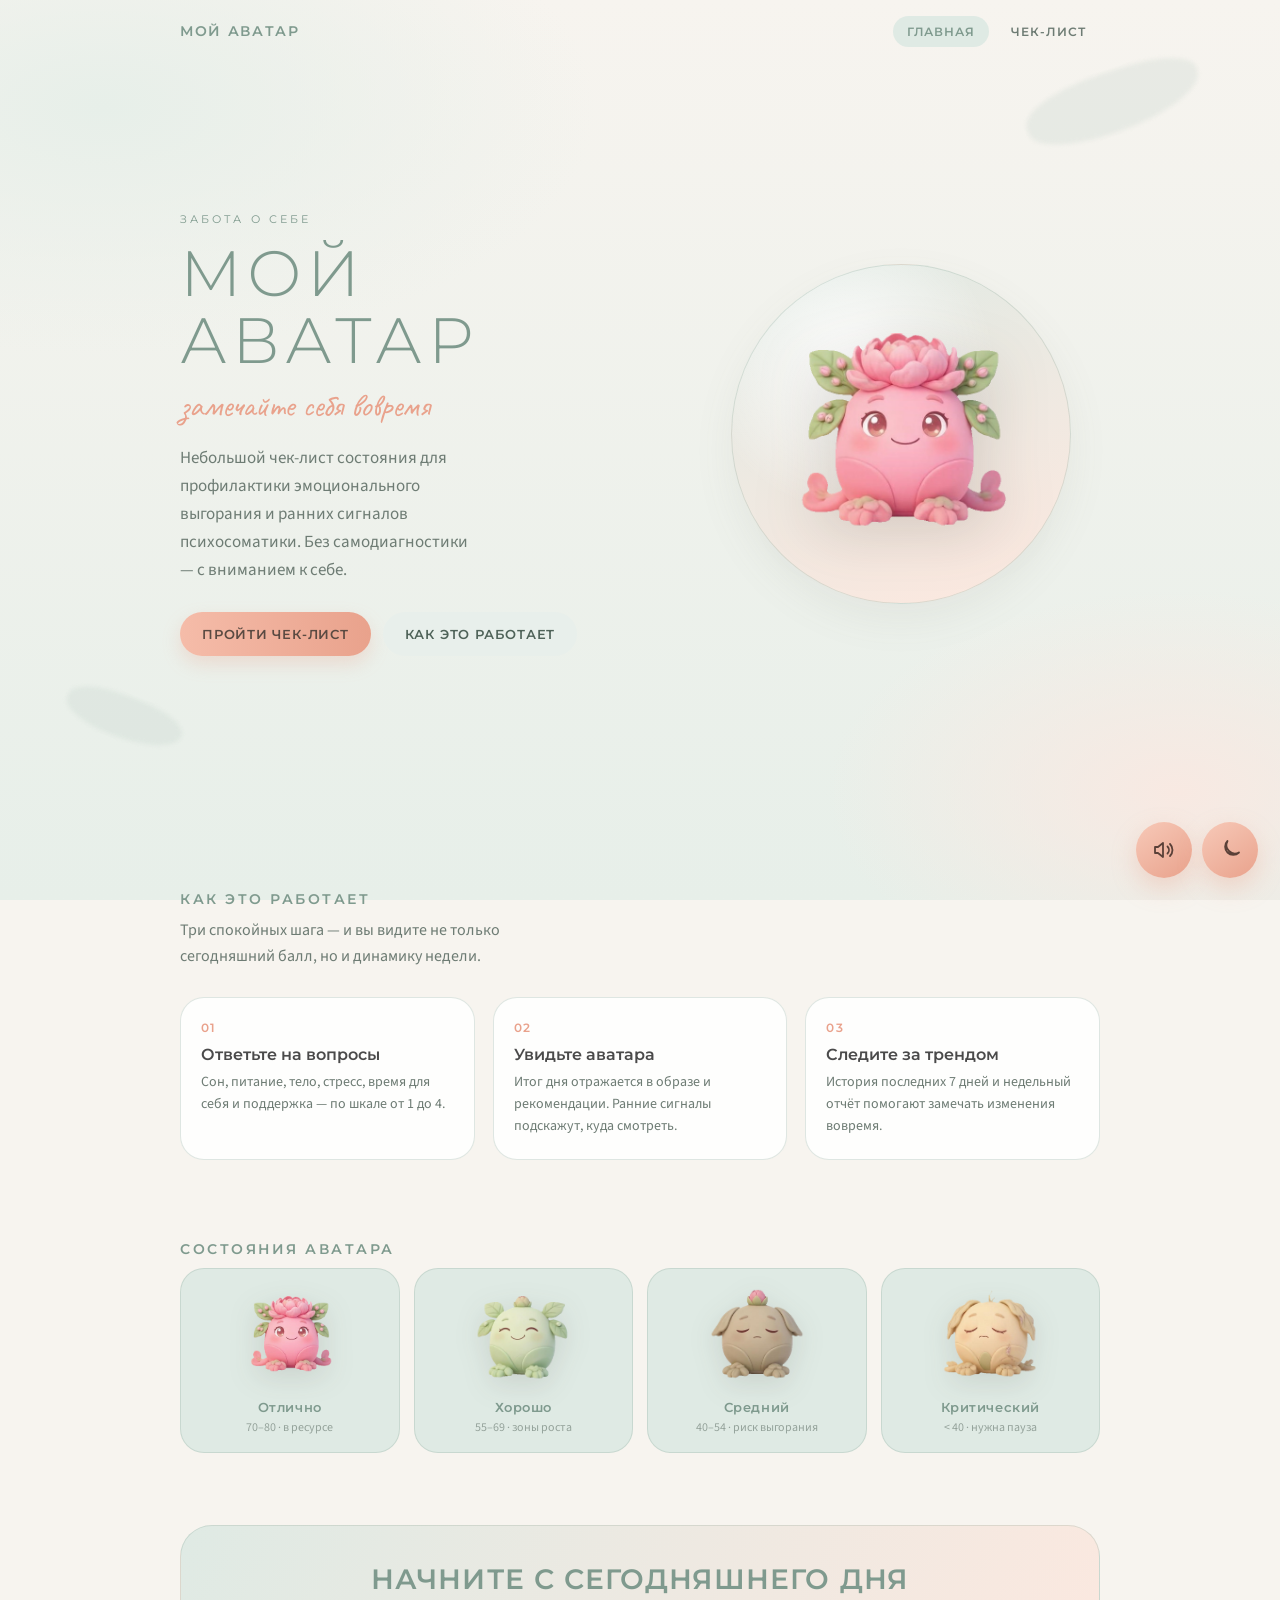
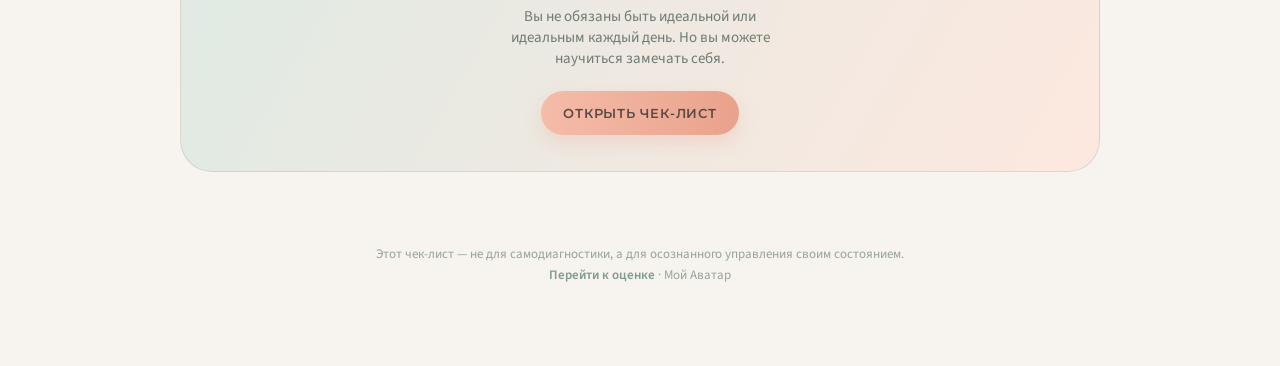
==== index.html @ 8d44650e "Add files via upload" ====
<!DOCTYPE html>
<html lang="ru" data-theme="light">
<head>
    <meta charset="UTF-8" />
    <meta name="viewport" content="width=device-width, initial-scale=1.0" />
    <title>Мой Аватар — забота о своём состоянии</title>
    <meta name="description" content="Чек-лист для осознанного управления состоянием: профилактика эмоционального выгорания и ранних сигналов дисбаланса." />
    <link rel="preconnect" href="https://fonts.googleapis.com" />
    <link rel="preconnect" href="https://fonts.gstatic.com" crossorigin />
    <link href="https://fonts.googleapis.com/css2?family=Caveat:wght@500;600&family=Montserrat:wght@300;400;500;600;700&family=Source+Sans+3:wght@400;500;600&display=swap" rel="stylesheet" />
    <link rel="stylesheet" href="css/shared.css" />
    <link rel="stylesheet" href="css/landing.css" />
</head>
<body class="page-landing">

    <!-- Навигация -->
    <nav class="site-nav" aria-label="Основная навигация">
        <a class="site-nav__brand" href="index.html">Мой Аватар</a>
        <ul class="site-nav__links">
            <li><a href="index.html" class="is-active">Главная</a></li>
            <li><a href="check.html">Чек-лист</a></li>
        </ul>
    </nav>

    <main class="landing">

        <!-- Hero: бренд + смысл + CTA -->
        <section class="hero">
            <div class="hero__content">
                <p class="hero__eyebrow">забота о себе</p>
                <h1 class="hero__title">Мой Аватар</h1>
                <p class="hero__script">замечайте себя вовремя</p>
                <p class="hero__text">
                    Небольшой чек-лист состояния для профилактики эмоционального выгорания
                    и ранних сигналов психосоматики. Без самодиагностики — с вниманием к себе.
                </p>
                <div class="hero__actions">
                    <a class="btn" href="check.html">Пройти чек-лист</a>
                    <a class="btn btn-secondary" href="#how">Как это работает</a>
                </div>
            </div>
            <div class="hero__visual" aria-hidden="true">
                <div class="hero__orb">
                    <img src="images/avatar-excellent.png" alt="" width="240" height="240" />
                </div>
            </div>
        </section>

        <!-- Как это работает -->
        <section class="landing-section" id="how">
            <h2 class="landing-section__title">Как это работает</h2>
            <p class="landing-section__lead">
                Три спокойных шага — и вы видите не только сегодняшний балл, но и динамику недели.
            </p>
            <div class="steps">
                <article class="step">
                    <div class="step__num">01</div>
                    <h3 class="step__title">Ответьте на вопросы</h3>
                    <p class="step__text">Сон, питание, тело, стресс, время для себя и поддержка — по шкале от 1 до 4.</p>
                </article>
                <article class="step">
                    <div class="step__num">02</div>
                    <h3 class="step__title">Увидьте аватара</h3>
                    <p class="step__text">Итог дня отражается в образе и рекомендации. Ранние сигналы подскажут, куда смотреть.</p>
                </article>
                <article class="step">
                    <div class="step__num">03</div>
                    <h3 class="step__title">Следите за трендом</h3>
                    <p class="step__text">История последних 7 дней и недельный отчёт помогают замечать изменения вовремя.</p>
                </article>
            </div>
        </section>

        <!-- Состояния аватара -->
        <section class="landing-section" id="states">
            <h2 class="landing-section__title">Состояния аватара</h2>
            <div class="states">
                <figure class="state">
                    <img src="images/avatar-excellent.png" alt="Аватар: отлично" width="96" height="96" />
                    <figcaption class="state__name">Отлично</figcaption>
                    <div class="state__range">70–80 · в ресурсе</div>
                </figure>
                <figure class="state">
                    <img src="images/avatar-good.png" alt="Аватар: хорошо" width="96" height="96" />
                    <figcaption class="state__name">Хорошо</figcaption>
                    <div class="state__range">55–69 · зоны роста</div>
                </figure>
                <figure class="state">
                    <img src="images/avatar-medium.png" alt="Аватар: средний" width="96" height="96" />
                    <figcaption class="state__name">Средний</figcaption>
                    <div class="state__range">40–54 · риск выгорания</div>
                </figure>
                <figure class="state">
                    <img src="images/avatar-low.png" alt="Аватар: критический" width="96" height="96" />
                    <figcaption class="state__name">Критический</figcaption>
                    <div class="state__range">&lt; 40 · нужна пауза</div>
                </figure>
            </div>
        </section>

        <!-- Финальный призыв -->
        <section class="cta-band">
            <h2 class="cta-band__title">Начните с сегодняшнего дня</h2>
            <p class="cta-band__text">
                Вы не обязаны быть идеальной или идеальным каждый день.
                Но вы можете научиться замечать себя.
            </p>
            <a class="btn" href="check.html">Открыть чек-лист</a>
        </section>

    </main>

    <footer class="site-footer">
        <p>Этот чек-лист — не для самодиагностики, а для осознанного управления своим состоянием.</p>
        <p><a href="check.html">Перейти к оценке</a> · Мой Аватар</p>
    </footer>

    <!-- Фоновая музыка (зациклена) -->
    <audio id="bgMusic" src="audio/c-major-drift.mp3" preload="auto" loop playsinline></audio>

    <!-- Кнопки: музыка + тема -->
    <div class="fab-dock">
        <button class="music-toggle" id="musicToggle" type="button" aria-label="Выключить музыку" title="Выключить музыку" aria-pressed="false">
            <svg class="icon-music-on" viewBox="0 0 24 24" aria-hidden="true">
                <path d="M11 5L6 9H3v6h3l5 4V5z" />
                <path d="M15.5 8.5a5 5 0 0 1 0 7" />
                <path d="M18 6a8.5 8.5 0 0 1 0 12" />
            </svg>
            <svg class="icon-music-off" viewBox="0 0 24 24" aria-hidden="true">
                <path d="M11 5L6 9H3v6h3l5 4V5z" />
                <path d="M22 9l-6 6M16 9l6 6" />
            </svg>
        </button>
        <button class="theme-toggle" id="themeToggle" type="button" aria-label="Переключить тему" title="Сменить тему">
            <svg class="icon-moon" viewBox="0 0 24 24" aria-hidden="true">
                <path d="M21 14.5A8.5 8.5 0 0 1 9.5 3 7 7 0 1 0 21 14.5z" />
            </svg>
            <svg class="icon-sun" viewBox="0 0 24 24" aria-hidden="true">
                <circle cx="12" cy="12" r="4.5" />
                <path d="M12 2.5v2.2M12 19.3v2.2M2.5 12h2.2M19.3 12h2.2M5.1 5.1l1.6 1.6M17.3 17.3l1.6 1.6M18.9 5.1l-1.6 1.6M6.7 17.3l-1.6 1.6" />
            </svg>
        </button>
    </div>

    <script src="js/theme.js"></script>
    <script src="js/music.js"></script>
</body>
</html>
---- css/shared.css ----
/* ============================================================
   ОБЩИЕ СТИЛИ: палитра, база, навигация, кнопки, тема
   ============================================================ */

:root,
[data-theme="light"] {
    --bg-base: #f7f4ef;
    --bg-glow-1: #e7efe9;
    --bg-glow-2: #f8e9e2;
    --surface: rgba(255, 255, 255, 0.86);
    --surface-solid: #ffffff;
    --surface-soft: #f0f5f2;
    --surface-hover: #e8f0ec;
    --surface-sage: #dfeae4;
    --border: rgba(140, 168, 156, 0.28);
    --border-strong: rgba(120, 150, 138, 0.42);
    --text: #4a4a4a;
    --text-heading: #7f9a8e;
    --text-muted: #6e7c74;
    --text-soft: #95a39b;
    --accent: #bccdc5;
    --accent-deep: #8fa89c;
    --peach: #f5bca9;
    --peach-deep: #e9a28c;
    --peach-soft: #fde8df;
    --accent-text: #5a4a42;
    --secondary: #e8efeb;
    --secondary-text: #4f6359;
    --secondary-hover: #dbe6e0;
    --danger: #d4a09a;
    --danger-hover: #c48b84;
    --danger-text: #5c3530;
    --report: #a8c0b4;
    --report-hover: #96b3a5;
    --report-text: #2f453c;
    --shadow: 0 16px 40px rgba(120, 110, 100, 0.08);
    --shadow-btn: 0 8px 18px rgba(233, 162, 140, 0.28);
    --chip: #f4f7f5;
    --chip-hover: #e9f0ec;
    --chip-active: #e4f0ea;
    --chip-active-border: #8fa89c;
    --bar-track: #d5e0da;
    --bar-positive: #8fa89c;
    --bar-negative: #d4a09a;
    --level-critical: #c46b63;
    --level-low: #d09a5c;
    --level-medium: #a89a5e;
    --level-good: #6f9a7e;
    --level-excellent: #5f8f78;
    --theme-btn-from: #f7c9b8;
    --theme-btn-to: #e9a28c;
    --theme-btn-fg: #5a4038;
    --theme-btn-shadow: 0 10px 24px rgba(233, 162, 140, 0.35);
    --focus-ring: rgba(143, 168, 156, 0.45);
    --deco: rgba(188, 205, 197, 0.35);
    --flag-text: #c45c52;
    --flag-bg: rgba(232, 180, 174, 0.28);
}

[data-theme="dark"] {
    --bg-base: #1c2220;
    --bg-glow-1: #27332e;
    --bg-glow-2: #2c2623;
    --surface: rgba(34, 42, 39, 0.92);
    --surface-solid: #2a3330;
    --surface-soft: #24302c;
    --surface-hover: #2d3a35;
    --surface-sage: #2f3d37;
    --border: rgba(188, 205, 197, 0.16);
    --border-strong: rgba(188, 205, 197, 0.28);
    --text: #e6ebe8;
    --text-heading: #bccdc5;
    --text-muted: #aebbb4;
    --text-soft: #8a9891;
    --accent: #bccdc5;
    --accent-deep: #9db5a9;
    --peach: #f5bca9;
    --peach-deep: #e9a28c;
    --peach-soft: #3a302c;
    --accent-text: #2a221e;
    --secondary: #31403a;
    --secondary-text: #d7e2dc;
    --secondary-hover: #3a4b43;
    --danger: #d4a09a;
    --danger-hover: #e0b0aa;
    --danger-text: #2a1c1a;
    --report: #8fb3a3;
    --report-hover: #a0c2b2;
    --report-text: #15241e;
    --shadow: 0 16px 40px rgba(0, 0, 0, 0.35);
    --shadow-btn: 0 8px 18px rgba(0, 0, 0, 0.28);
    --chip: #31403a;
    --chip-hover: #3a4b43;
    --chip-active: #3d5249;
    --chip-active-border: #bccdc5;
    --bar-track: #3a4a44;
    --bar-positive: #9db5a9;
    --bar-negative: #d4a09a;
    --level-critical: #e08a82;
    --level-low: #e0b070;
    --level-medium: #c8bc78;
    --level-good: #8fbf9e;
    --level-excellent: #a8d0bc;
    --theme-btn-from: #f7c9b8;
    --theme-btn-to: #e9a28c;
    --theme-btn-fg: #5a4038;
    --theme-btn-shadow: 0 10px 24px rgba(0, 0, 0, 0.4);
    --focus-ring: rgba(188, 205, 197, 0.45);
    --deco: rgba(188, 205, 197, 0.12);
    --flag-text: #f0a8a0;
    --flag-bg: rgba(212, 160, 154, 0.18);
}

* {
    box-sizing: border-box;
    margin: 0;
    padding: 0;
}

html {
    scroll-behavior: smooth;
}

body {
    font-family: 'Source Sans 3', 'Segoe UI', sans-serif;
    color: var(--text);
    background-color: var(--bg-base);
    background-image:
        radial-gradient(ellipse 70% 50% at 8% 12%, var(--bg-glow-1) 0%, transparent 55%),
        radial-gradient(ellipse 55% 45% at 92% 88%, var(--bg-glow-2) 0%, transparent 50%),
        linear-gradient(180deg, var(--bg-base) 0%, var(--bg-glow-1) 100%);
    background-attachment: fixed;
    min-height: 100vh;
    transition: background-color 0.4s ease, color 0.4s ease;
    position: relative;
    overflow-x: hidden;
}

/* Декоративные мягкие пятна */
body::before,
body::after {
    content: '';
    position: fixed;
    pointer-events: none;
    z-index: 0;
    border-radius: 50% 40% 60% 45%;
    background: var(--deco);
    filter: blur(2px);
    opacity: 0.7;
}

body::before {
    width: 180px;
    height: 60px;
    top: 8%;
    right: 6%;
    transform: rotate(-18deg);
    animation: floatSoft 9s ease-in-out infinite;
}

body::after {
    width: 120px;
    height: 42px;
    bottom: 18%;
    left: 5%;
    transform: rotate(22deg);
    animation: floatSoft 11s ease-in-out infinite reverse;
}

@keyframes floatSoft {
    0%, 100% { transform: translateY(0) rotate(-18deg); }
    50% { transform: translateY(-10px) rotate(-12deg); }
}

a {
    color: var(--text-heading);
    text-decoration: none;
}

a:hover {
    color: var(--peach-deep);
}

/* ============================================================
   НАВИГАЦИЯ САЙТА
   ============================================================ */
.site-nav {
    position: relative;
    z-index: 2;
    display: flex;
    align-items: center;
    justify-content: space-between;
    gap: 16px;
    max-width: 960px;
    margin: 0 auto;
    padding: 20px 20px 0;
}

.site-nav__brand {
    font-family: 'Montserrat', sans-serif;
    font-size: 14px;
    font-weight: 600;
    letter-spacing: 0.12em;
    text-transform: uppercase;
    color: var(--text-heading);
}

.site-nav__links {
    display: flex;
    gap: 8px;
    list-style: none;
}

.site-nav__links a {
    font-family: 'Montserrat', sans-serif;
    font-size: 12px;
    font-weight: 600;
    letter-spacing: 0.08em;
    text-transform: uppercase;
    color: var(--text-muted);
    padding: 8px 14px;
    border-radius: 999px;
    transition: background 0.2s ease, color 0.2s ease;
}

.site-nav__links a:hover,
.site-nav__links a.is-active {
    background: var(--surface-sage);
    color: var(--text-heading);
}

/* ============================================================
   КНОПКИ
   ============================================================ */
.btn {
    padding: 14px 22px;
    font-family: 'Montserrat', sans-serif;
    font-size: 13px;
    font-weight: 600;
    letter-spacing: 0.06em;
    text-transform: uppercase;
    border: none;
    border-radius: 999px;
    background: linear-gradient(90deg, var(--peach) 0%, var(--peach-deep) 100%);
    color: var(--accent-text);
    cursor: pointer;
    transition: transform 0.2s ease, box-shadow 0.2s ease, filter 0.2s ease;
    box-shadow: var(--shadow-btn);
    display: inline-flex;
    align-items: center;
    justify-content: center;
    gap: 8px;
    text-decoration: none;
}

.btn:hover {
    transform: translateY(-2px);
    filter: brightness(1.03);
    color: var(--accent-text);
}

.btn:active {
    transform: translateY(0);
}

.btn:focus-visible {
    outline: 2px solid var(--focus-ring);
    outline-offset: 3px;
}

.btn-secondary {
    background: var(--secondary);
    color: var(--secondary-text);
    box-shadow: none;
    filter: none;
}

.btn-secondary:hover {
    background: var(--secondary-hover);
    box-shadow: none;
    filter: none;
    color: var(--secondary-text);
}

.btn-danger {
    background: linear-gradient(90deg, #e8c4bf 0%, var(--danger) 100%);
    color: var(--danger-text);
    box-shadow: 0 8px 18px rgba(212, 160, 154, 0.25);
}

.btn-report {
    background: linear-gradient(90deg, var(--accent) 0%, var(--report) 100%);
    color: var(--report-text);
    box-shadow: 0 8px 18px rgba(168, 192, 180, 0.28);
}

/* ============================================================
   ПЛАВАЮЩИЕ КНОПКИ: музыка + тема (правый нижний угол)
   ============================================================ */
.fab-dock {
    position: fixed;
    right: 22px;
    bottom: 22px;
    z-index: 1000;
    display: flex;
    flex-direction: row;
    align-items: center;
    gap: 10px;
}

.theme-toggle,
.music-toggle {
    position: relative;
    width: 56px;
    height: 56px;
    border: none;
    border-radius: 50%;
    background: linear-gradient(145deg, var(--theme-btn-from), var(--theme-btn-to));
    color: var(--theme-btn-fg);
    box-shadow: var(--theme-btn-shadow);
    cursor: pointer;
    display: inline-flex;
    align-items: center;
    justify-content: center;
    transition: transform 0.25s ease, box-shadow 0.35s ease, filter 0.25s ease;
}

.theme-toggle:hover,
.music-toggle:hover {
    transform: scale(1.06) translateY(-2px);
    filter: brightness(1.04);
}

.theme-toggle:active,
.music-toggle:active {
    transform: scale(0.96);
}

.theme-toggle:focus-visible,
.music-toggle:focus-visible {
    outline: 3px solid var(--focus-ring);
    outline-offset: 3px;
}

.theme-toggle svg,
.music-toggle svg {
    width: 24px;
    height: 24px;
    fill: none;
    stroke: currentColor;
    stroke-width: 1.8;
    stroke-linecap: round;
    stroke-linejoin: round;
}

.theme-toggle .icon-sun { display: none; }
.theme-toggle .icon-moon { display: block; }

[data-theme="dark"] .theme-toggle .icon-sun { display: block; }
[data-theme="dark"] .theme-toggle .icon-moon { display: none; }

/* Иконки музыки: динамик / выключено */
.music-toggle .icon-music-on { display: block; }
.music-toggle .icon-music-off { display: none; }

.music-toggle.is-muted .icon-music-on { display: none; }
.music-toggle.is-muted .icon-music-off { display: block; }

/* ============================================================
   ФУТЕР
   ============================================================ */
.site-footer {
    position: relative;
    z-index: 1;
    max-width: 960px;
    margin: 48px auto 0;
    padding: 24px 20px 40px;
    text-align: center;
    color: var(--text-soft);
    font-size: 13px;
    line-height: 1.6;
}

.site-footer a {
    font-weight: 600;
}

@media (max-width: 550px) {
    .site-nav {
        flex-direction: column;
        align-items: flex-start;
        padding-top: 16px;
    }

    .fab-dock {
        right: 16px;
        bottom: 16px;
    }

    .theme-toggle,
    .music-toggle {
        width: 52px;
        height: 52px;
    }
}
---- css/landing.css ----
/* ============================================================
   ЛЕНДИНГ: hero, шаги, состояния аватара
   ============================================================ */

body.page-landing {
    padding-bottom: 40px;
}

.landing {
    position: relative;
    z-index: 1;
    max-width: 960px;
    margin: 0 auto;
    padding: 12px 20px 0;
}

/* ---- Hero: одна композиция ---- */
.hero {
    display: grid;
    grid-template-columns: 1.1fr 0.9fr;
    gap: 36px;
    align-items: center;
    min-height: calc(100vh - 120px);
    padding: 28px 0 48px;
    animation: pageIn 0.6s ease both;
}

@keyframes pageIn {
    from { opacity: 0; transform: translateY(16px); }
    to { opacity: 1; transform: translateY(0); }
}

.hero__eyebrow {
    font-family: 'Montserrat', sans-serif;
    font-size: 11px;
    font-weight: 400;
    letter-spacing: 0.28em;
    text-transform: uppercase;
    color: var(--text-heading);
    margin-bottom: 14px;
}

.hero__title {
    font-family: 'Montserrat', sans-serif;
    font-size: clamp(40px, 7vw, 64px);
    font-weight: 300;
    letter-spacing: 0.08em;
    text-transform: uppercase;
    color: var(--text-heading);
    line-height: 1.05;
    margin-bottom: 10px;
}

.hero__script {
    font-family: 'Caveat', cursive;
    font-size: clamp(24px, 4vw, 32px);
    color: var(--peach-deep);
    margin-bottom: 18px;
}

.hero__text {
    font-size: 17px;
    line-height: 1.65;
    color: var(--text-muted);
    max-width: 36ch;
    margin-bottom: 28px;
}

.hero__actions {
    display: flex;
    flex-wrap: wrap;
    gap: 12px;
}

.hero__visual {
    display: flex;
    align-items: center;
    justify-content: center;
}

.hero__orb {
    width: min(340px, 100%);
    aspect-ratio: 1;
    border-radius: 50%;
    background:
        radial-gradient(circle at 35% 30%, var(--surface-solid) 0%, transparent 45%),
        linear-gradient(160deg, var(--surface-sage) 0%, var(--peach-soft) 100%);
    border: 1px solid var(--border);
    display: flex;
    align-items: center;
    justify-content: center;
    box-shadow: var(--shadow);
    animation: orbFloat 7s ease-in-out infinite;
}

.hero__orb img {
    width: 72%;
    height: auto;
    object-fit: contain;
    background: transparent;
    filter: drop-shadow(0 14px 28px rgba(60, 50, 40, 0.16));
}

[data-theme="dark"] .hero__orb img {
    filter: drop-shadow(0 16px 30px rgba(0, 0, 0, 0.5));
}

@keyframes orbFloat {
    0%, 100% { transform: translateY(0); }
    50% { transform: translateY(-10px); }
}

/* ---- Секции ниже ---- */
.landing-section {
    padding: 56px 0 24px;
}

.landing-section__title {
    font-family: 'Montserrat', sans-serif;
    font-size: 14px;
    font-weight: 600;
    letter-spacing: 0.18em;
    text-transform: uppercase;
    color: var(--text-heading);
    margin-bottom: 10px;
}

.landing-section__lead {
    font-size: 16px;
    line-height: 1.6;
    color: var(--text-muted);
    max-width: 48ch;
    margin-bottom: 28px;
}

.steps {
    display: grid;
    grid-template-columns: repeat(3, 1fr);
    gap: 18px;
}

.step {
    padding: 22px 20px;
    border-radius: 24px;
    background: var(--surface);
    border: 1px solid var(--border);
    backdrop-filter: blur(10px);
}

.step__num {
    font-family: 'Montserrat', sans-serif;
    font-size: 12px;
    font-weight: 600;
    letter-spacing: 0.12em;
    color: var(--peach-deep);
    margin-bottom: 10px;
}

.step__title {
    font-family: 'Montserrat', sans-serif;
    font-size: 16px;
    font-weight: 600;
    color: var(--text);
    margin-bottom: 8px;
}

.step__text {
    font-size: 14px;
    line-height: 1.55;
    color: var(--text-muted);
}

.states {
    display: grid;
    grid-template-columns: repeat(4, 1fr);
    gap: 14px;
}

.state {
    text-align: center;
    padding: 18px 12px 16px;
    border-radius: 24px;
    background: var(--surface-sage);
    border: 1px solid var(--border);
    transition: transform 0.25s ease;
}

.state:hover {
    transform: translateY(-4px);
}

.state img {
    width: 96px;
    height: 96px;
    object-fit: contain;
    margin-bottom: 10px;
    background: transparent;
    filter: drop-shadow(0 8px 14px rgba(60, 50, 40, 0.12));
}

[data-theme="dark"] .state img {
    filter: drop-shadow(0 10px 16px rgba(0, 0, 0, 0.4));
}

.state__name {
    font-family: 'Montserrat', sans-serif;
    font-size: 13px;
    font-weight: 600;
    letter-spacing: 0.04em;
    color: var(--text-heading);
    margin-bottom: 4px;
}

.state__range {
    font-size: 12px;
    color: var(--text-soft);
}

.cta-band {
    margin: 48px 0 8px;
    padding: 36px 28px;
    border-radius: 32px;
    background: linear-gradient(120deg, var(--surface-sage) 0%, var(--peach-soft) 100%);
    border: 1px solid var(--border);
    text-align: center;
}

.cta-band__title {
    font-family: 'Montserrat', sans-serif;
    font-size: clamp(22px, 4vw, 28px);
    font-weight: 600;
    letter-spacing: 0.04em;
    text-transform: uppercase;
    color: var(--text-heading);
    margin-bottom: 10px;
}

.cta-band__text {
    font-size: 15px;
    color: var(--text-muted);
    margin-bottom: 22px;
    max-width: 42ch;
    margin-left: auto;
    margin-right: auto;
}

@media (max-width: 800px) {
    .hero {
        grid-template-columns: 1fr;
        min-height: auto;
        gap: 28px;
        padding-top: 20px;
    }

    .hero__visual {
        order: -1;
    }

    .hero__orb {
        width: min(260px, 70vw);
    }

    .steps,
    .states {
        grid-template-columns: 1fr 1fr;
    }
}

@media (max-width: 520px) {
    .steps,
    .states {
        grid-template-columns: 1fr;
    }

    .hero__title {
        letter-spacing: 0.04em;
    }
}
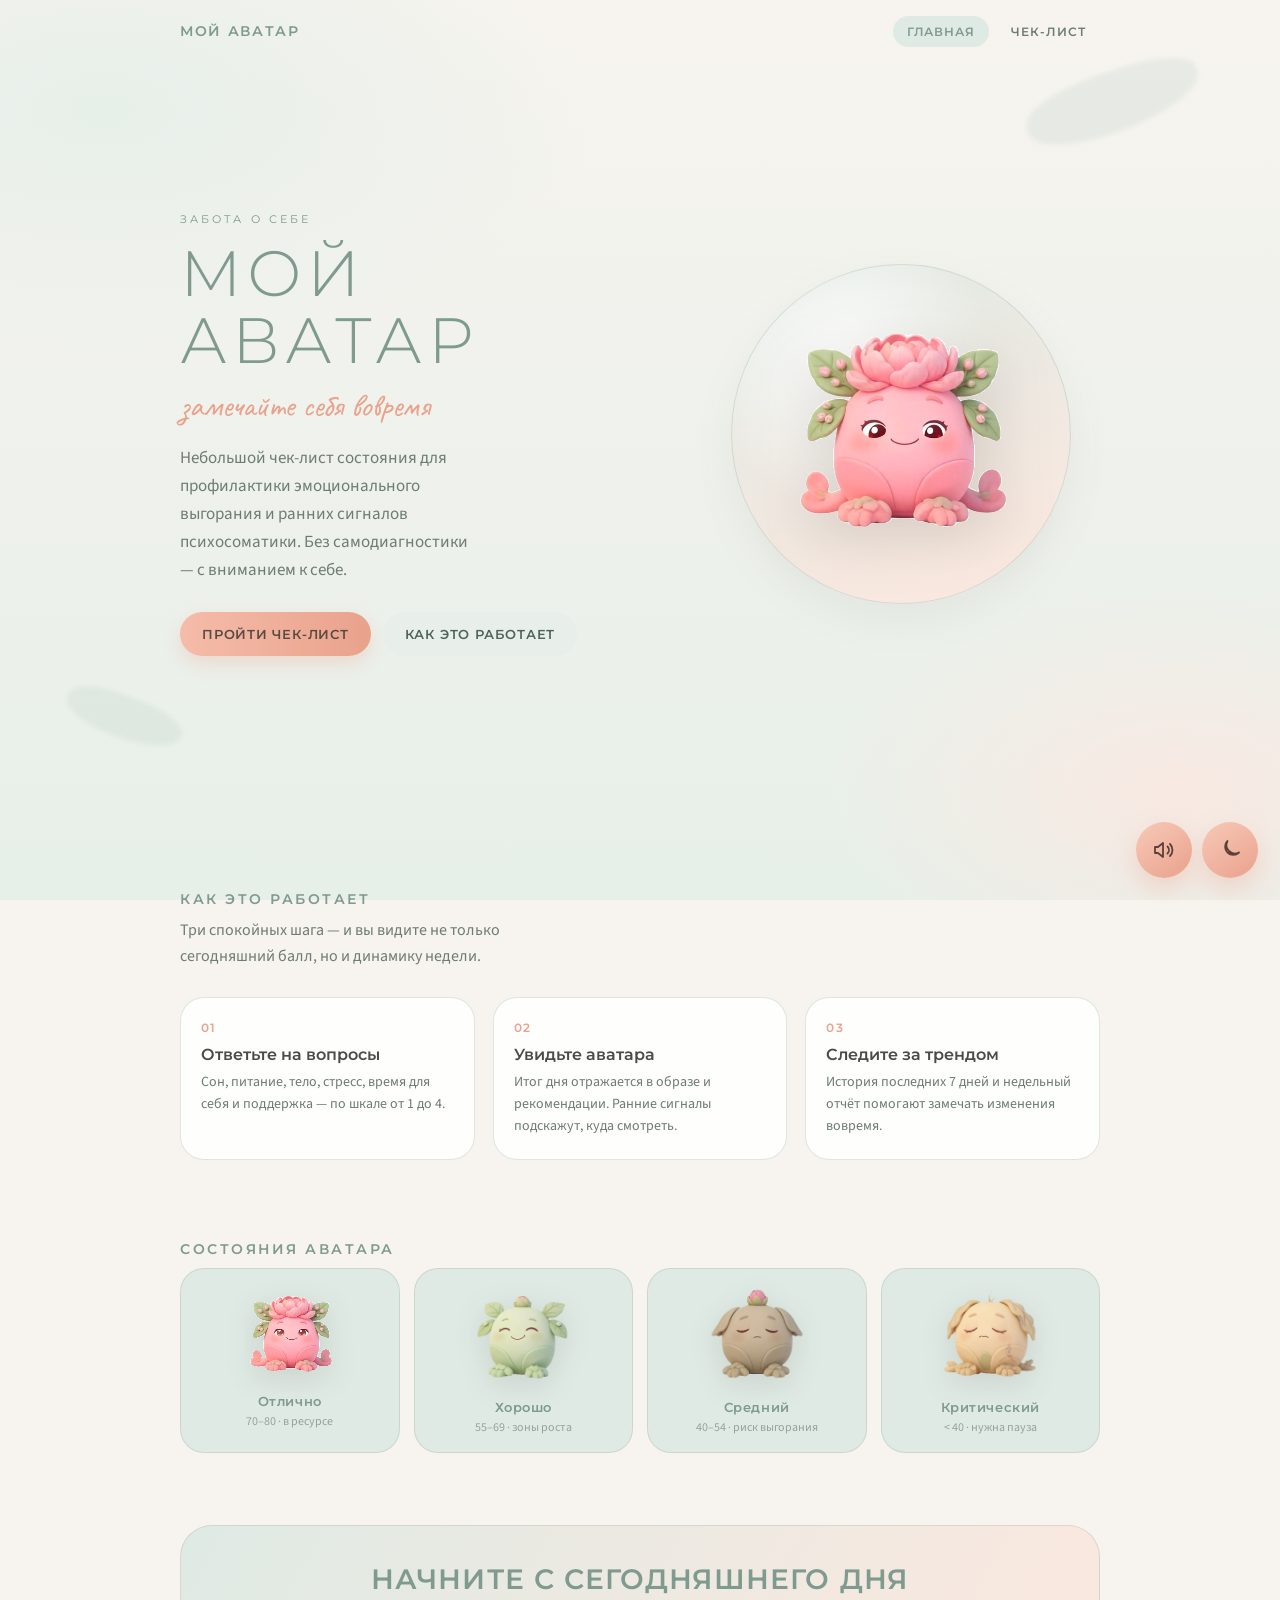
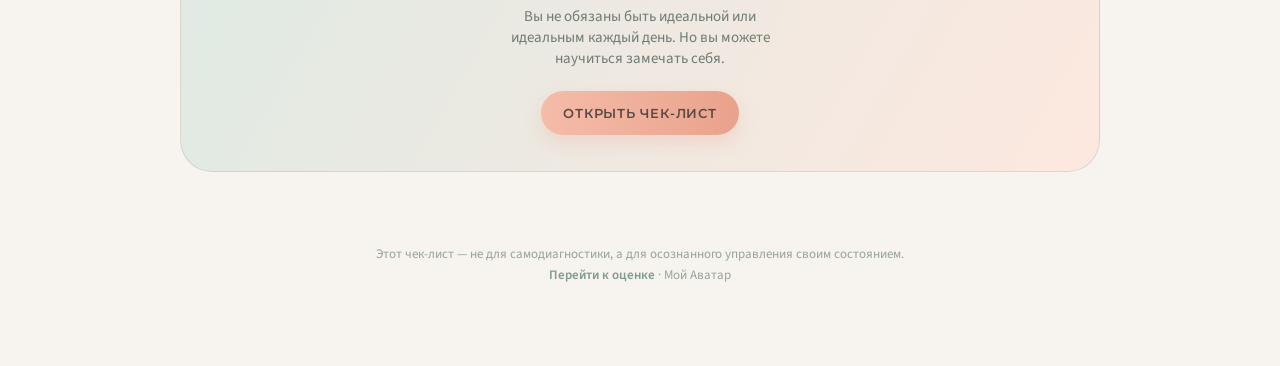
==== commit bce3e6eb: "замена аватара замена аватара "отлично" на двигающегося" ====
--- a/index.html
+++ b/index.html
@@ -41,7 +41,15 @@
             </div>
             <div class="hero__visual" aria-hidden="true">
                 <div class="hero__orb">
-                    <img src="images/avatar-excellent.png" alt="" width="240" height="240" />
+                    <video
+                        src="images/avatar-excellent.webm"
+                        width="240"
+                        height="240"
+                        autoplay
+                        muted
+                        loop
+                        playsinline
+                    ></video>
                 </div>
             </div>
         </section>
@@ -76,7 +84,16 @@
             <h2 class="landing-section__title">Состояния аватара</h2>
             <div class="states">
                 <figure class="state">
-                    <img src="images/avatar-excellent.png" alt="Аватар: отлично" width="96" height="96" />
+                    <video
+                        src="images/avatar-excellent.webm"
+                        width="96"
+                        height="96"
+                        autoplay
+                        muted
+                        loop
+                        playsinline
+                        aria-label="Аватар: отлично"
+                    ></video>
                     <figcaption class="state__name">Отлично</figcaption>
                     <div class="state__range">70–80 · в ресурсе</div>
                 </figure>
--- a/css/landing.css
+++ b/css/landing.css
@@ -93,7 +93,8 @@
     animation: orbFloat 7s ease-in-out infinite;
 }
 
-.hero__orb img {
+.hero__orb img,
+.hero__orb video {
     width: 72%;
     height: auto;
     object-fit: contain;
@@ -101,7 +102,12 @@
     filter: drop-shadow(0 14px 28px rgba(60, 50, 40, 0.16));
 }
 
-[data-theme="dark"] .hero__orb img {
+.hero__orb video {
+    display: block;
+}
+
+[data-theme="dark"] .hero__orb img,
+[data-theme="dark"] .hero__orb video {
     filter: drop-shadow(0 16px 30px rgba(0, 0, 0, 0.5));
 }
 
@@ -189,7 +195,8 @@
     transform: translateY(-4px);
 }
 
-.state img {
+.state img,
+.state video {
     width: 96px;
     height: 96px;
     object-fit: contain;
@@ -198,7 +205,14 @@
     filter: drop-shadow(0 8px 14px rgba(60, 50, 40, 0.12));
 }
 
-[data-theme="dark"] .state img {
+.state video {
+    display: block;
+    margin-left: auto;
+    margin-right: auto;
+}
+
+[data-theme="dark"] .state img,
+[data-theme="dark"] .state video {
     filter: drop-shadow(0 10px 16px rgba(0, 0, 0, 0.4));
 }
 
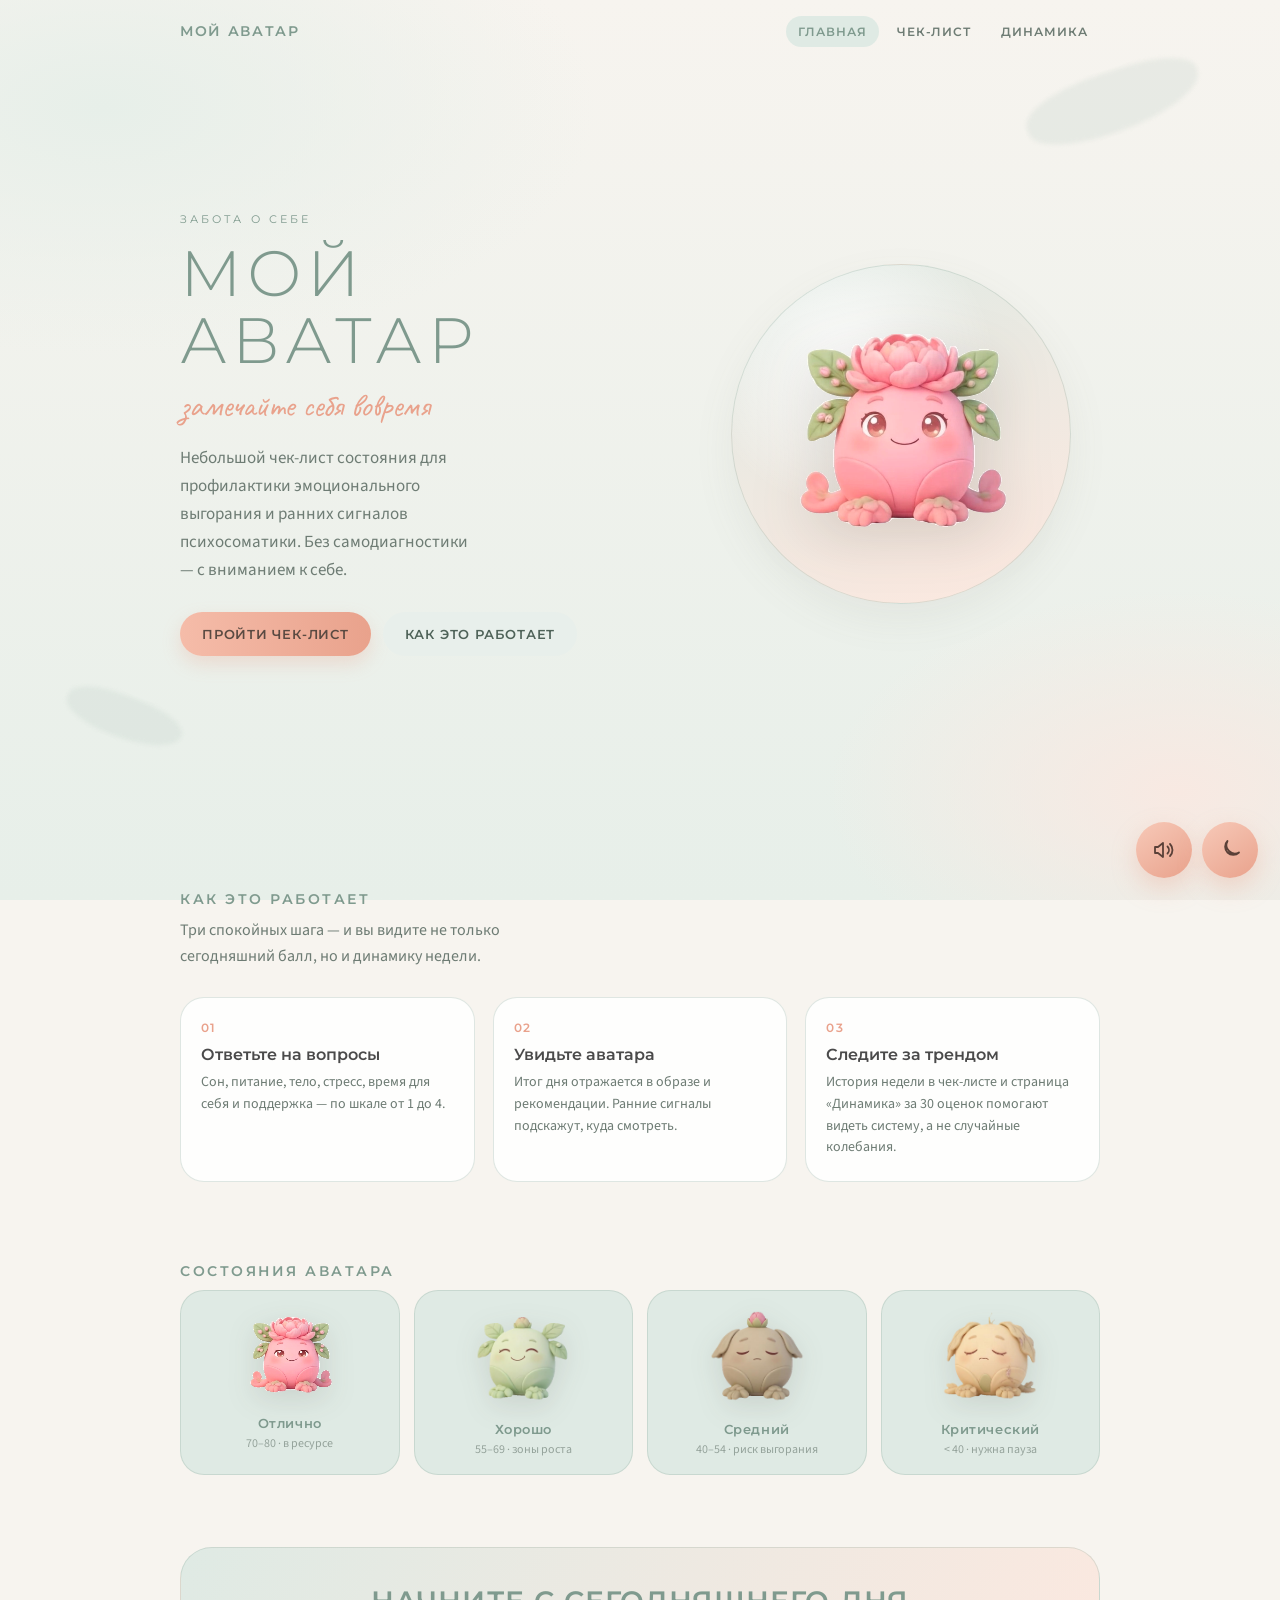
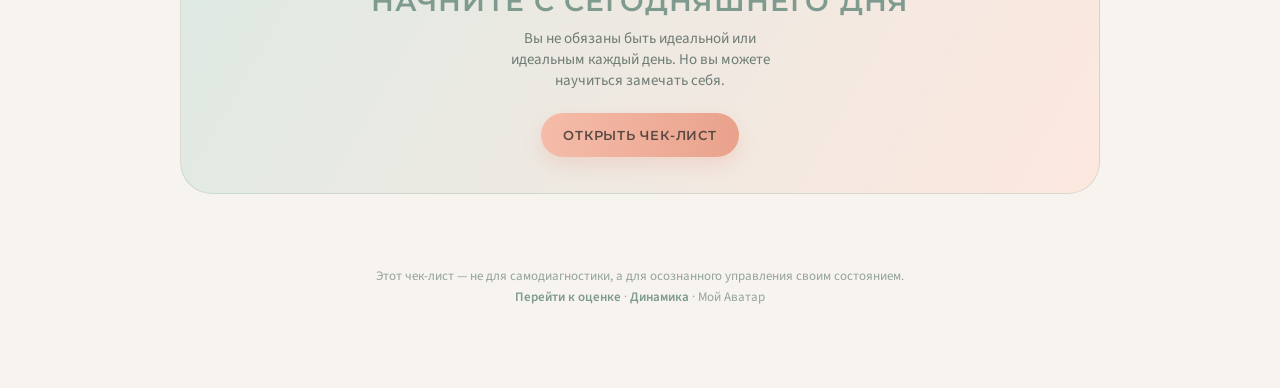
==== commit 80816de8: "страница "Динамика"" ====
--- a/index.html
+++ b/index.html
@@ -19,6 +19,7 @@
         <ul class="site-nav__links">
             <li><a href="index.html" class="is-active">Главная</a></li>
             <li><a href="check.html">Чек-лист</a></li>
+            <li><a href="dynamics.html">Динамика</a></li>
         </ul>
     </nav>
 
@@ -74,7 +75,7 @@
                 <article class="step">
                     <div class="step__num">03</div>
                     <h3 class="step__title">Следите за трендом</h3>
-                    <p class="step__text">История последних 7 дней и недельный отчёт помогают замечать изменения вовремя.</p>
+                    <p class="step__text">История недели в чек-листе и страница «Динамика» за 30 оценок помогают видеть систему, а не случайные колебания.</p>
                 </article>
             </div>
         </section>
@@ -129,7 +130,7 @@
 
     <footer class="site-footer">
         <p>Этот чек-лист — не для самодиагностики, а для осознанного управления своим состоянием.</p>
-        <p><a href="check.html">Перейти к оценке</a> · Мой Аватар</p>
+        <p><a href="check.html">Перейти к оценке</a> · <a href="dynamics.html">Динамика</a> · Мой Аватар</p>
     </footer>
 
     <!-- Фоновая музыка (зациклена) -->
--- a/css/shared.css
+++ b/css/shared.css
@@ -207,8 +207,10 @@
 
 .site-nav__links {
     display: flex;
-    gap: 8px;
+    flex-wrap: wrap;
+    gap: 6px;
     list-style: none;
+    justify-content: flex-end;
 }
 
 .site-nav__links a {
@@ -218,7 +220,7 @@
     letter-spacing: 0.08em;
     text-transform: uppercase;
     color: var(--text-muted);
-    padding: 8px 14px;
+    padding: 8px 12px;
     border-radius: 999px;
     transition: background 0.2s ease, color 0.2s ease;
 }
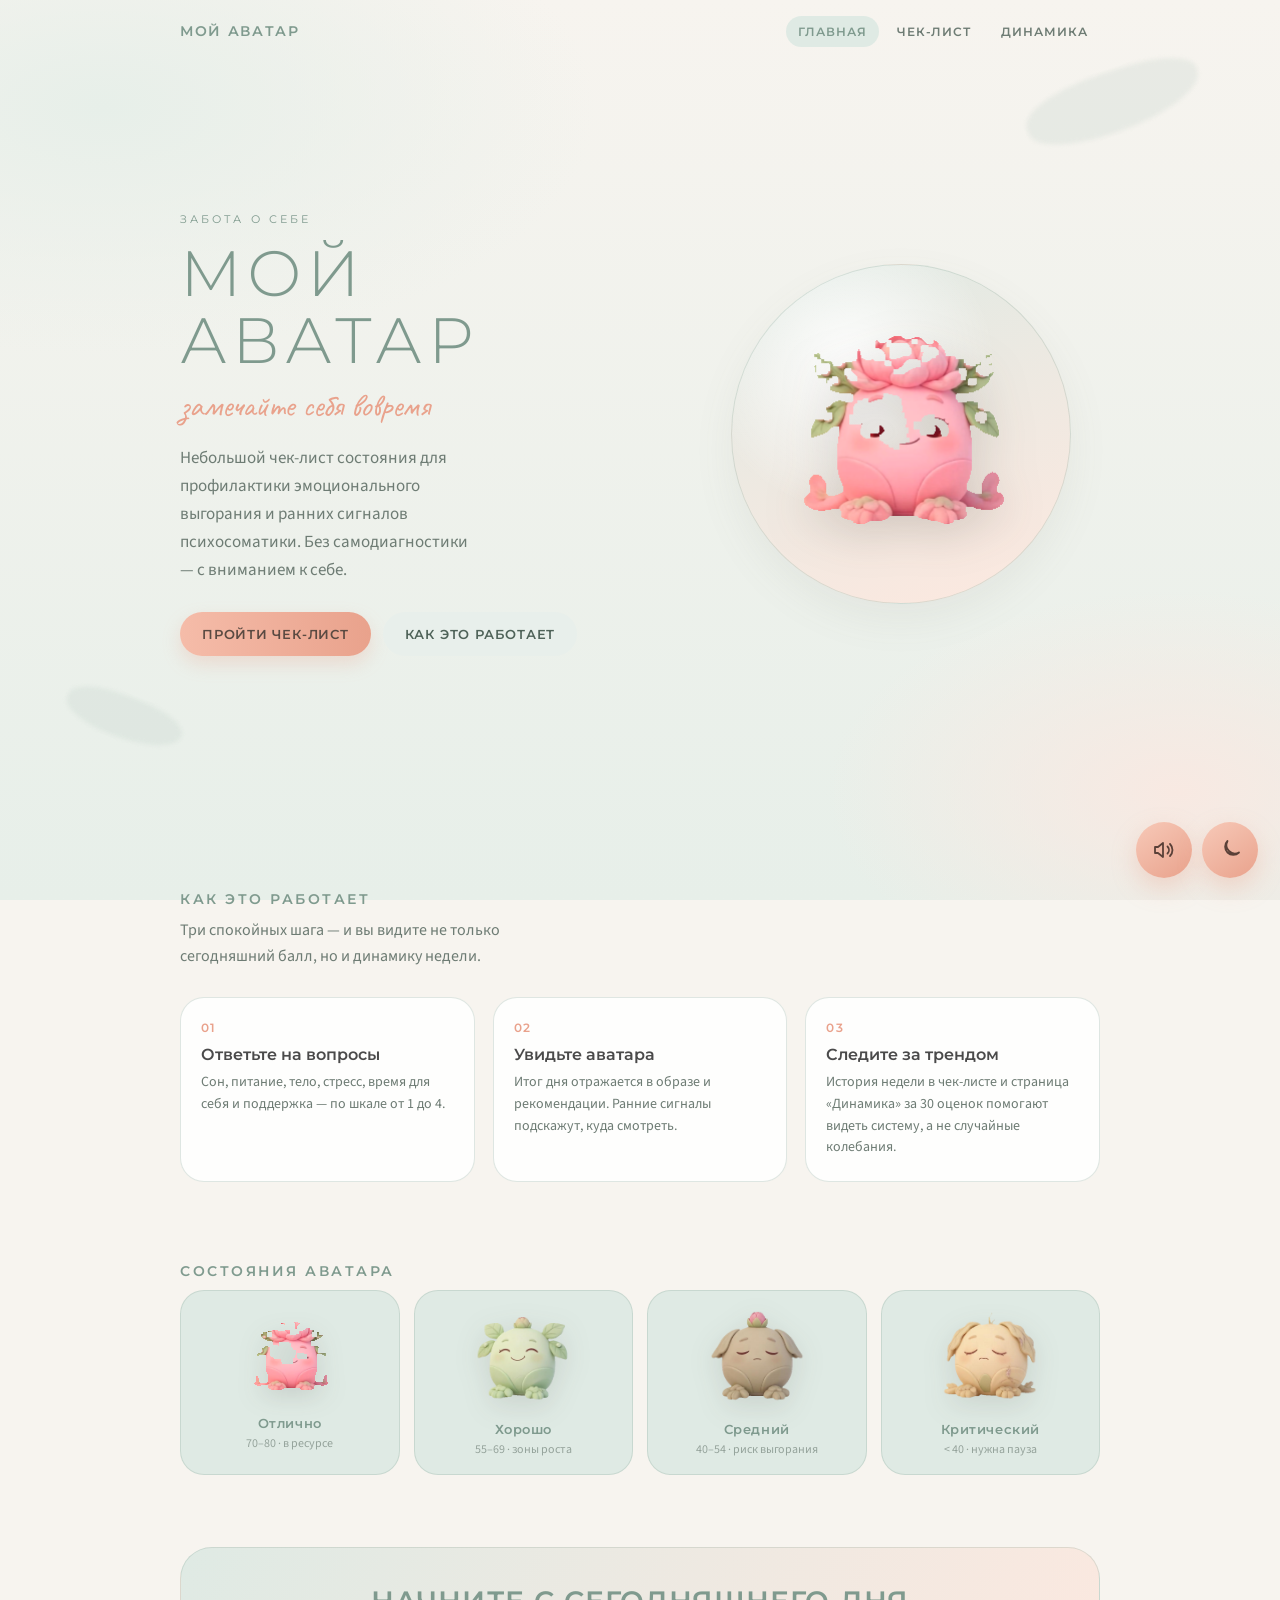
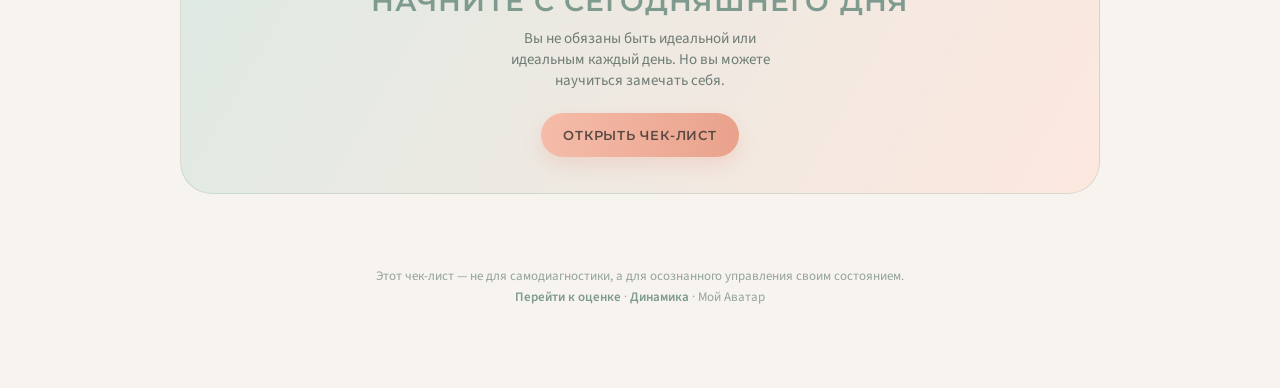
==== commit c6487aa0: "корректировка аватара excellent" ====
--- a/index.html
+++ b/index.html
@@ -43,6 +43,7 @@
             <div class="hero__visual" aria-hidden="true">
                 <div class="hero__orb">
                     <video
+                        class="avatar-excellent-video"
                         src="images/avatar-excellent.webm"
                         width="240"
                         height="240"
@@ -50,6 +51,7 @@
                         muted
                         loop
                         playsinline
+                        data-avatar-video
                     ></video>
                 </div>
             </div>
@@ -86,6 +88,7 @@
             <div class="states">
                 <figure class="state">
                     <video
+                        class="avatar-excellent-video"
                         src="images/avatar-excellent.webm"
                         width="96"
                         height="96"
@@ -93,6 +96,7 @@
                         muted
                         loop
                         playsinline
+                        data-avatar-video
                         aria-label="Аватар: отлично"
                     ></video>
                     <figcaption class="state__name">Отлично</figcaption>
@@ -162,5 +166,6 @@
 
     <script src="js/theme.js"></script>
     <script src="js/music.js"></script>
+    <script src="js/avatar-matte.js"></script>
 </body>
 </html>
--- a/css/landing.css
+++ b/css/landing.css
@@ -94,21 +94,55 @@
 }
 
 .hero__orb img,
-.hero__orb video {
+.hero__orb video,
+.hero__orb .avatar-matte {
     width: 72%;
     height: auto;
     object-fit: contain;
     background: transparent;
+}
+
+.hero__orb img {
     filter: drop-shadow(0 14px 28px rgba(60, 50, 40, 0.16));
 }
 
+.hero__orb .avatar-matte {
+    position: relative;
+    display: block;
+    line-height: 0;
+}
+
+.hero__orb .avatar-matte__source {
+    position: absolute;
+    left: 0;
+    top: 0;
+    width: 100%;
+    height: 100%;
+    opacity: 0;
+    pointer-events: none;
+    filter: none;
+    object-fit: contain;
+}
+
+.hero__orb .avatar-matte__canvas {
+    display: block;
+    width: 100%;
+    height: auto;
+    background: transparent;
+    filter: drop-shadow(0 12px 22px rgba(60, 50, 40, 0.18));
+}
+
 .hero__orb video {
     display: block;
 }
 
-[data-theme="dark"] .hero__orb img,
-[data-theme="dark"] .hero__orb video {
+[data-theme="dark"] .hero__orb img {
     filter: drop-shadow(0 16px 30px rgba(0, 0, 0, 0.5));
+}
+
+[data-theme="dark"] .hero__orb .avatar-matte__canvas {
+    /* Только тёмная тень — без усиления светлого контура */
+    filter: drop-shadow(0 12px 20px rgba(0, 0, 0, 0.62));
 }
 
 @keyframes orbFloat {
@@ -196,24 +230,61 @@
 }
 
 .state img,
-.state video {
+.state video,
+.state .avatar-matte {
     width: 96px;
     height: 96px;
     object-fit: contain;
     margin-bottom: 10px;
     background: transparent;
+}
+
+.state img {
     filter: drop-shadow(0 8px 14px rgba(60, 50, 40, 0.12));
 }
 
-.state video {
+.state .avatar-matte {
+    position: relative;
     display: block;
     margin-left: auto;
     margin-right: auto;
-}
-
-[data-theme="dark"] .state img,
-[data-theme="dark"] .state video {
+    line-height: 0;
+    /* В сетке состояний сохраняем квадратный слот, кадр внутри — contain */
+    aspect-ratio: 1;
+}
+
+.state .avatar-matte__source {
+    position: absolute;
+    left: 0;
+    top: 0;
+    width: 100%;
+    height: 100%;
+    opacity: 0;
+    pointer-events: none;
+    filter: none;
+    object-fit: contain;
+}
+
+.state .avatar-matte__canvas {
+    display: block;
+    width: 100%;
+    height: 100%;
+    background: transparent;
+    filter: drop-shadow(0 7px 12px rgba(60, 50, 40, 0.14));
+}
+
+.state video {
+    display: block;
+    margin-left: auto;
+    margin-right: auto;
+}
+
+[data-theme="dark"] .state img {
     filter: drop-shadow(0 10px 16px rgba(0, 0, 0, 0.4));
+}
+
+[data-theme="dark"] .state .avatar-matte__canvas {
+    filter: drop-shadow(0 8px 12px rgba(0, 0, 0, 0.55));
 }
 
 .state__name {
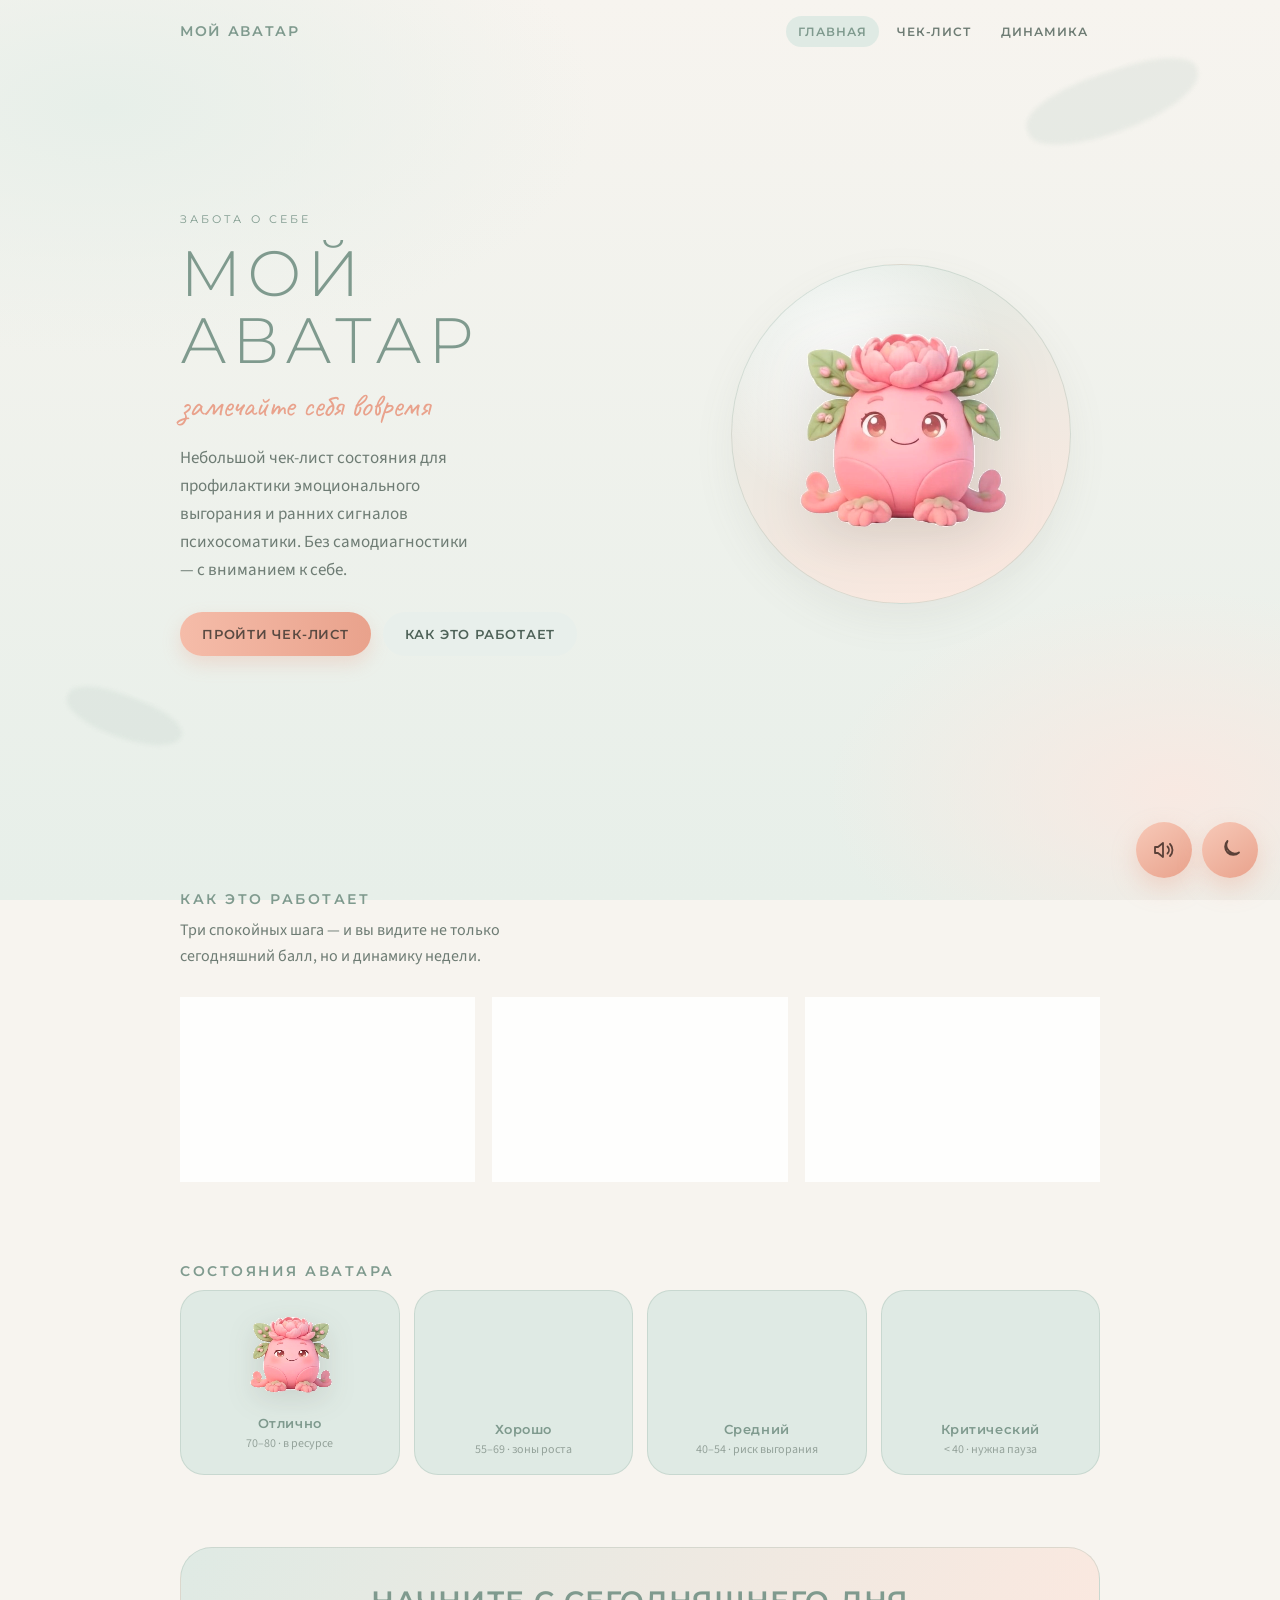
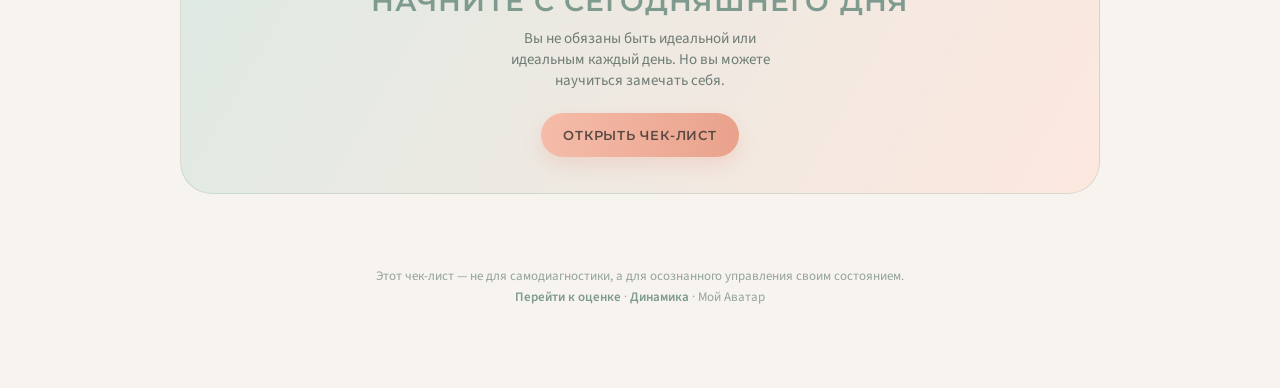
==== commit e4766518: "отказ коммита c6487aa" ====
--- a/index.html
+++ b/index.html
@@ -43,7 +43,6 @@
             <div class="hero__visual" aria-hidden="true">
                 <div class="hero__orb">
                     <video
-                        class="avatar-excellent-video"
                         src="images/avatar-excellent.webm"
                         width="240"
                         height="240"
@@ -51,7 +50,6 @@
                         muted
                         loop
                         playsinline
-                        data-avatar-video
                     ></video>
                 </div>
             </div>
@@ -88,7 +86,6 @@
             <div class="states">
                 <figure class="state">
                     <video
-                        class="avatar-excellent-video"
                         src="images/avatar-excellent.webm"
                         width="96"
                         height="96"
@@ -96,7 +93,6 @@
                         muted
                         loop
                         playsinline
-                        data-avatar-video
                         aria-label="Аватар: отлично"
                     ></video>
                     <figcaption class="state__name">Отлично</figcaption>
@@ -166,6 +162,5 @@
 
     <script src="js/theme.js"></script>
     <script src="js/music.js"></script>
-    <script src="js/avatar-matte.js"></script>
 </body>
 </html>
--- a/css/landing.css
+++ b/css/landing.css
@@ -94,55 +94,21 @@
 }
 
 .hero__orb img,
-.hero__orb video,
-.hero__orb .avatar-matte {
+.hero__orb video {
     width: 72%;
     height: auto;
     object-fit: contain;
     background: transparent;
-}
-
-.hero__orb img {
     filter: drop-shadow(0 14px 28px rgba(60, 50, 40, 0.16));
-}
-
-.hero__orb .avatar-matte {
-    position: relative;
-    display: block;
-    line-height: 0;
-}
-
-.hero__orb .avatar-matte__source {
-    position: absolute;
-    left: 0;
-    top: 0;
-    width: 100%;
-    height: 100%;
-    opacity: 0;
-    pointer-events: none;
-    filter: none;
-    object-fit: contain;
-}
-
-.hero__orb .avatar-matte__canvas {
-    display: block;
-    width: 100%;
-    height: auto;
-    background: transparent;
-    filter: drop-shadow(0 12px 22px rgba(60, 50, 40, 0.18));
 }
 
 .hero__orb video {
     display: block;
 }
 
-[data-theme="dark"] .hero__orb img {
+[data-theme="dark"] .hero__orb img,
+[data-theme="dark"] .hero__orb video {
     filter: drop-shadow(0 16px 30px rgba(0, 0, 0, 0.5));
-}
-
-[data-theme="dark"] .hero__orb .avatar-matte__canvas {
-    /* Только тёмная тень — без усиления светлого контура */
-    filter: drop-shadow(0 12px 20px rgba(0, 0, 0, 0.62));
 }
 
 @keyframes orbFloat {
@@ -230,47 +196,13 @@
 }
 
 .state img,
-.state video,
-.state .avatar-matte {
+.state video {
     width: 96px;
     height: 96px;
     object-fit: contain;
     margin-bottom: 10px;
     background: transparent;
-}
-
-.state img {
     filter: drop-shadow(0 8px 14px rgba(60, 50, 40, 0.12));
-}
-
-.state .avatar-matte {
-    position: relative;
-    display: block;
-    margin-left: auto;
-    margin-right: auto;
-    line-height: 0;
-    /* В сетке состояний сохраняем квадратный слот, кадр внутри — contain */
-    aspect-ratio: 1;
-}
-
-.state .avatar-matte__source {
-    position: absolute;
-    left: 0;
-    top: 0;
-    width: 100%;
-    height: 100%;
-    opacity: 0;
-    pointer-events: none;
-    filter: none;
-    object-fit: contain;
-}
-
-.state .avatar-matte__canvas {
-    display: block;
-    width: 100%;
-    height: 100%;
-    background: transparent;
-    filter: drop-shadow(0 7px 12px rgba(60, 50, 40, 0.14));
 }
 
 .state video {
@@ -279,12 +211,9 @@
     margin-right: auto;
 }
 
-[data-theme="dark"] .state img {
+[data-theme="dark"] .state img,
+[data-theme="dark"] .state video {
     filter: drop-shadow(0 10px 16px rgba(0, 0, 0, 0.4));
-}
-
-[data-theme="dark"] .state .avatar-matte__canvas {
-    filter: drop-shadow(0 8px 12px rgba(0, 0, 0, 0.55));
 }
 
 .state__name {
